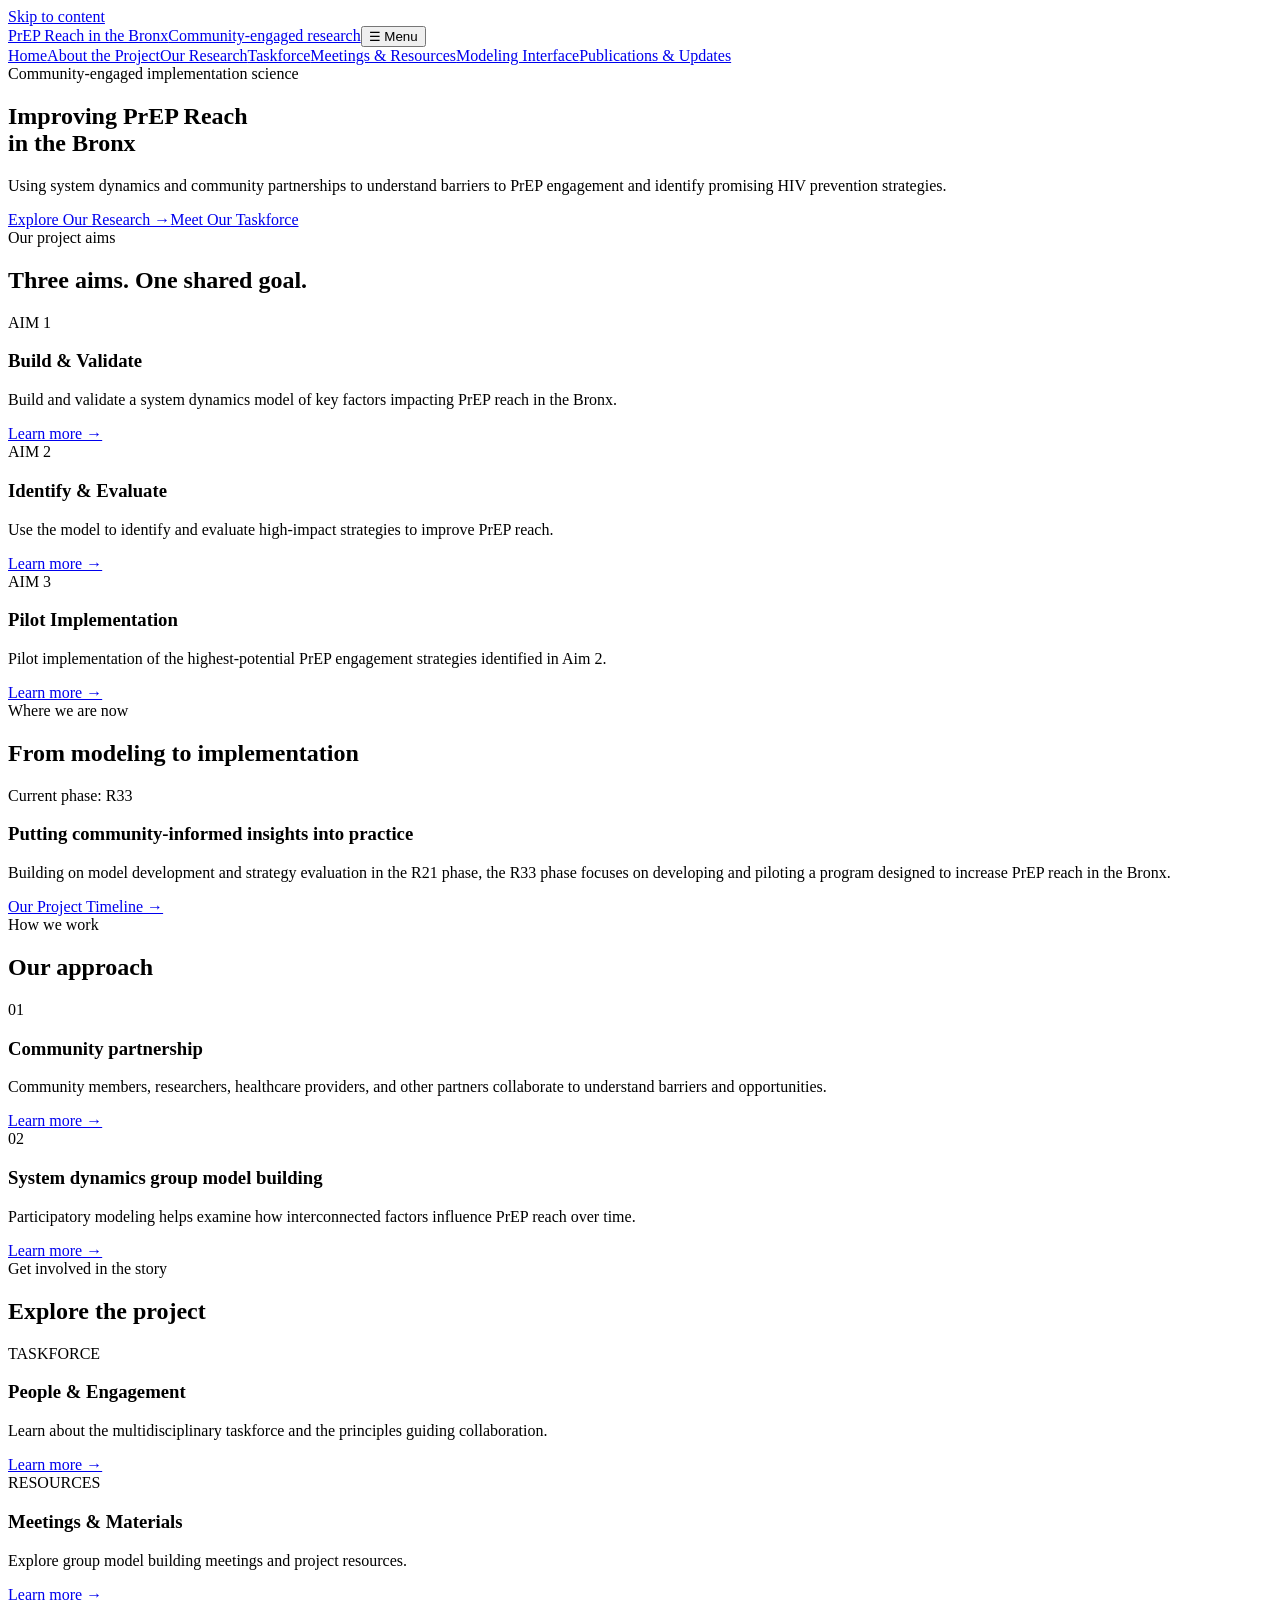
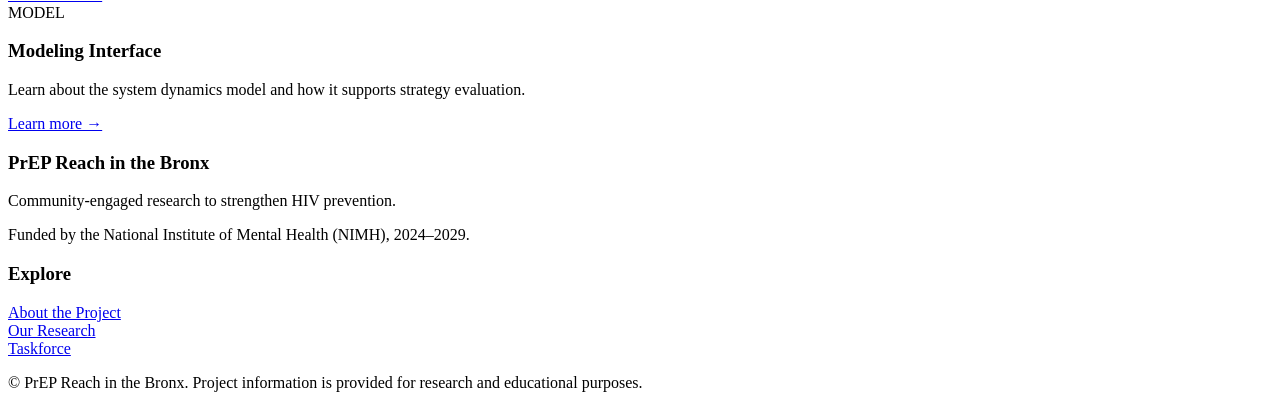
==== index.html @ fbc281e5 "Add files via upload" ====
<!doctype html><html lang="en"><head><meta charset="utf-8"><meta name="viewport" content="width=device-width,initial-scale=1"><meta name="description" content="PrEP Reach in the Bronx: community-engaged systems science to strengthen HIV prevention."><title>Home | PrEP Reach in the Bronx</title><link rel="stylesheet" href="css/style.css"></head><body><a class="skip" href="#main">Skip to content</a><header class="site-header"><div class="container header-inner"><a class="brand" href="index.html">PrEP Reach in the Bronx<span>Community-engaged research</span></a><button class="menu-toggle" type="button" aria-expanded="false" aria-controls="main-nav">☰ Menu</button><nav id="main-nav" class="nav" aria-label="Main navigation"><a href="index.html" aria-current=page>Home</a><a href="about.html" >About the Project</a><a href="research.html" >Our Research</a><a href="taskforce.html" >Taskforce</a><a href="meetings.html" >Meetings & Resources</a><a href="modeling.html" >Modeling Interface</a><a href="publications.html" >Publications & Updates</a></nav></div></header><main id="main"><section class="hero"><div class="container"><span class="eyebrow">Community-engaged implementation science</span><h1>Improving PrEP Reach<br>in the Bronx</h1><p>Using system dynamics and community partnerships to understand barriers to PrEP engagement and identify promising HIV prevention strategies.</p><a class="btn white" href="research.html">Explore Our Research →</a><a class="btn outline" href="taskforce.html">Meet Our Taskforce</a></div></section><section class="section"><div class="container"><div class="section-head"><span class="eyebrow">Our project aims</span><h2>Three aims. One shared goal.</h2></div><div class="grid"><article class="card"><span class="num">AIM 1</span><h3>Build & Validate</h3><p>Build and validate a system dynamics model of key factors impacting PrEP reach in the Bronx.</p><a href="research.html">Learn more →</a></article><article class="card"><span class="num">AIM 2</span><h3>Identify & Evaluate</h3><p>Use the model to identify and evaluate high-impact strategies to improve PrEP reach.</p><a href="research.html">Learn more →</a></article><article class="card"><span class="num">AIM 3</span><h3>Pilot Implementation</h3><p>Pilot implementation of the highest-potential PrEP engagement strategies identified in Aim 2.</p><a href="research.html">Learn more →</a></article></div></div></section><section class="section alt"><div class="container"><div class="section-head"><span class="eyebrow">Where we are now</span><h2>From modeling to implementation</h2></div><div class="feature"><div><span class="pill">Current phase: R33</span><h3>Putting community-informed insights into practice</h3><p>Building on model development and strategy evaluation in the R21 phase, the R33 phase focuses on developing and piloting a program designed to increase PrEP reach in the Bronx.</p></div><a class="btn" href="about.html">Our Project Timeline →</a></div></div></section><section class="section"><div class="container"><div class="section-head"><span class="eyebrow">How we work</span><h2>Our approach</h2></div><div class="grid two"><article class="card"><span class="num">01</span><h3>Community partnership</h3><p>Community members, researchers, healthcare providers, and other partners collaborate to understand barriers and opportunities.</p><a href="taskforce.html">Learn more →</a></article><article class="card"><span class="num">02</span><h3>System dynamics group model building</h3><p>Participatory modeling helps examine how interconnected factors influence PrEP reach over time.</p><a href="research.html">Learn more →</a></article></div></div></section><section class="section alt"><div class="container"><div class="section-head"><span class="eyebrow">Get involved in the story</span><h2>Explore the project</h2></div><div class="grid"><article class="card"><span class="num">TASKFORCE</span><h3>People & Engagement</h3><p>Learn about the multidisciplinary taskforce and the principles guiding collaboration.</p><a href="taskforce.html">Learn more →</a></article><article class="card"><span class="num">RESOURCES</span><h3>Meetings & Materials</h3><p>Explore group model building meetings and project resources.</p><a href="meetings.html">Learn more →</a></article><article class="card"><span class="num">MODEL</span><h3>Modeling Interface</h3><p>Learn about the system dynamics model and how it supports strategy evaluation.</p><a href="modeling.html">Learn more →</a></article></div></div></section></main><footer class="site-footer"><div class="container footer-inner"><div><h3>PrEP Reach in the Bronx</h3><p>Community-engaged research to strengthen HIV prevention.</p><p class="small">Funded by the National Institute of Mental Health (NIMH), 2024–2029.</p></div><div><h3>Explore</h3><p><a href="about.html">About the Project</a><br><a href="research.html">Our Research</a><br><a href="taskforce.html">Taskforce</a></p></div></div><div class="container"><p class="small">© PrEP Reach in the Bronx. Project information is provided for research and educational purposes.</p></div></footer><script src="js/script.js"></script></body></html>
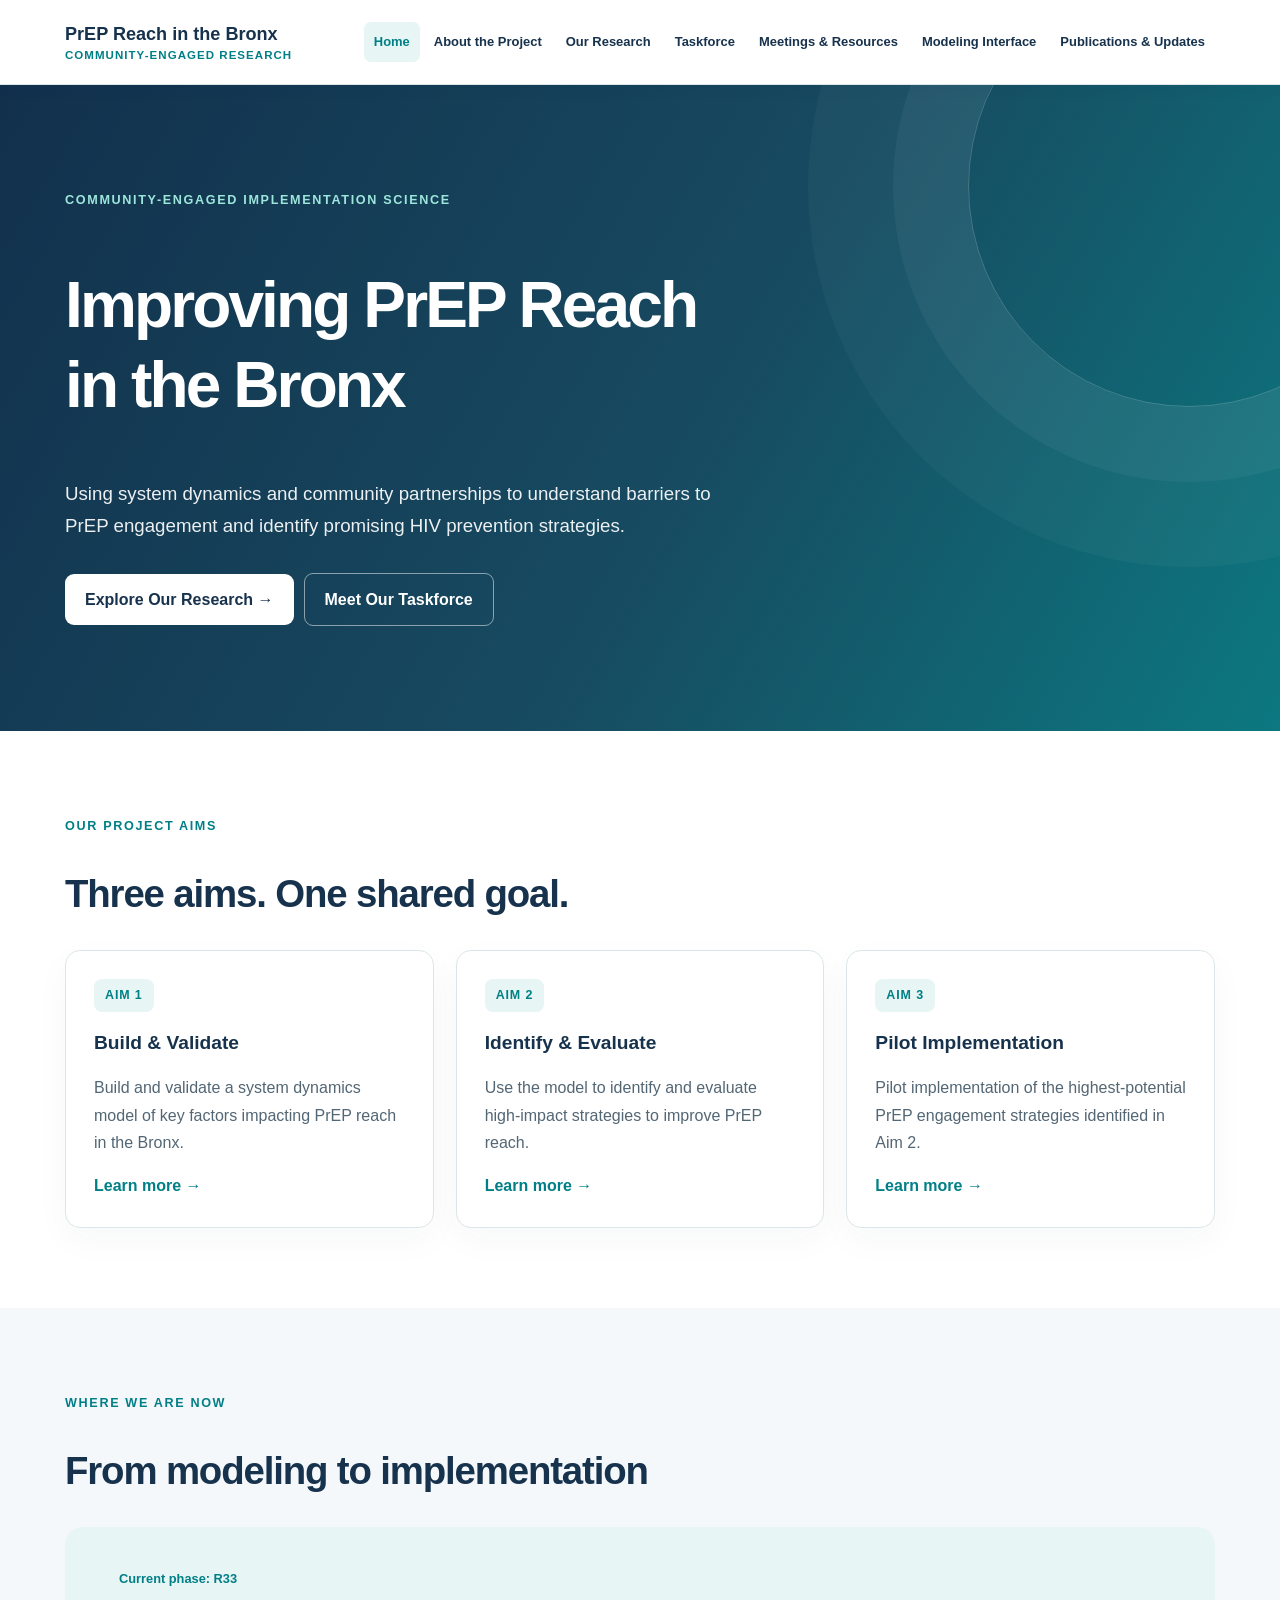
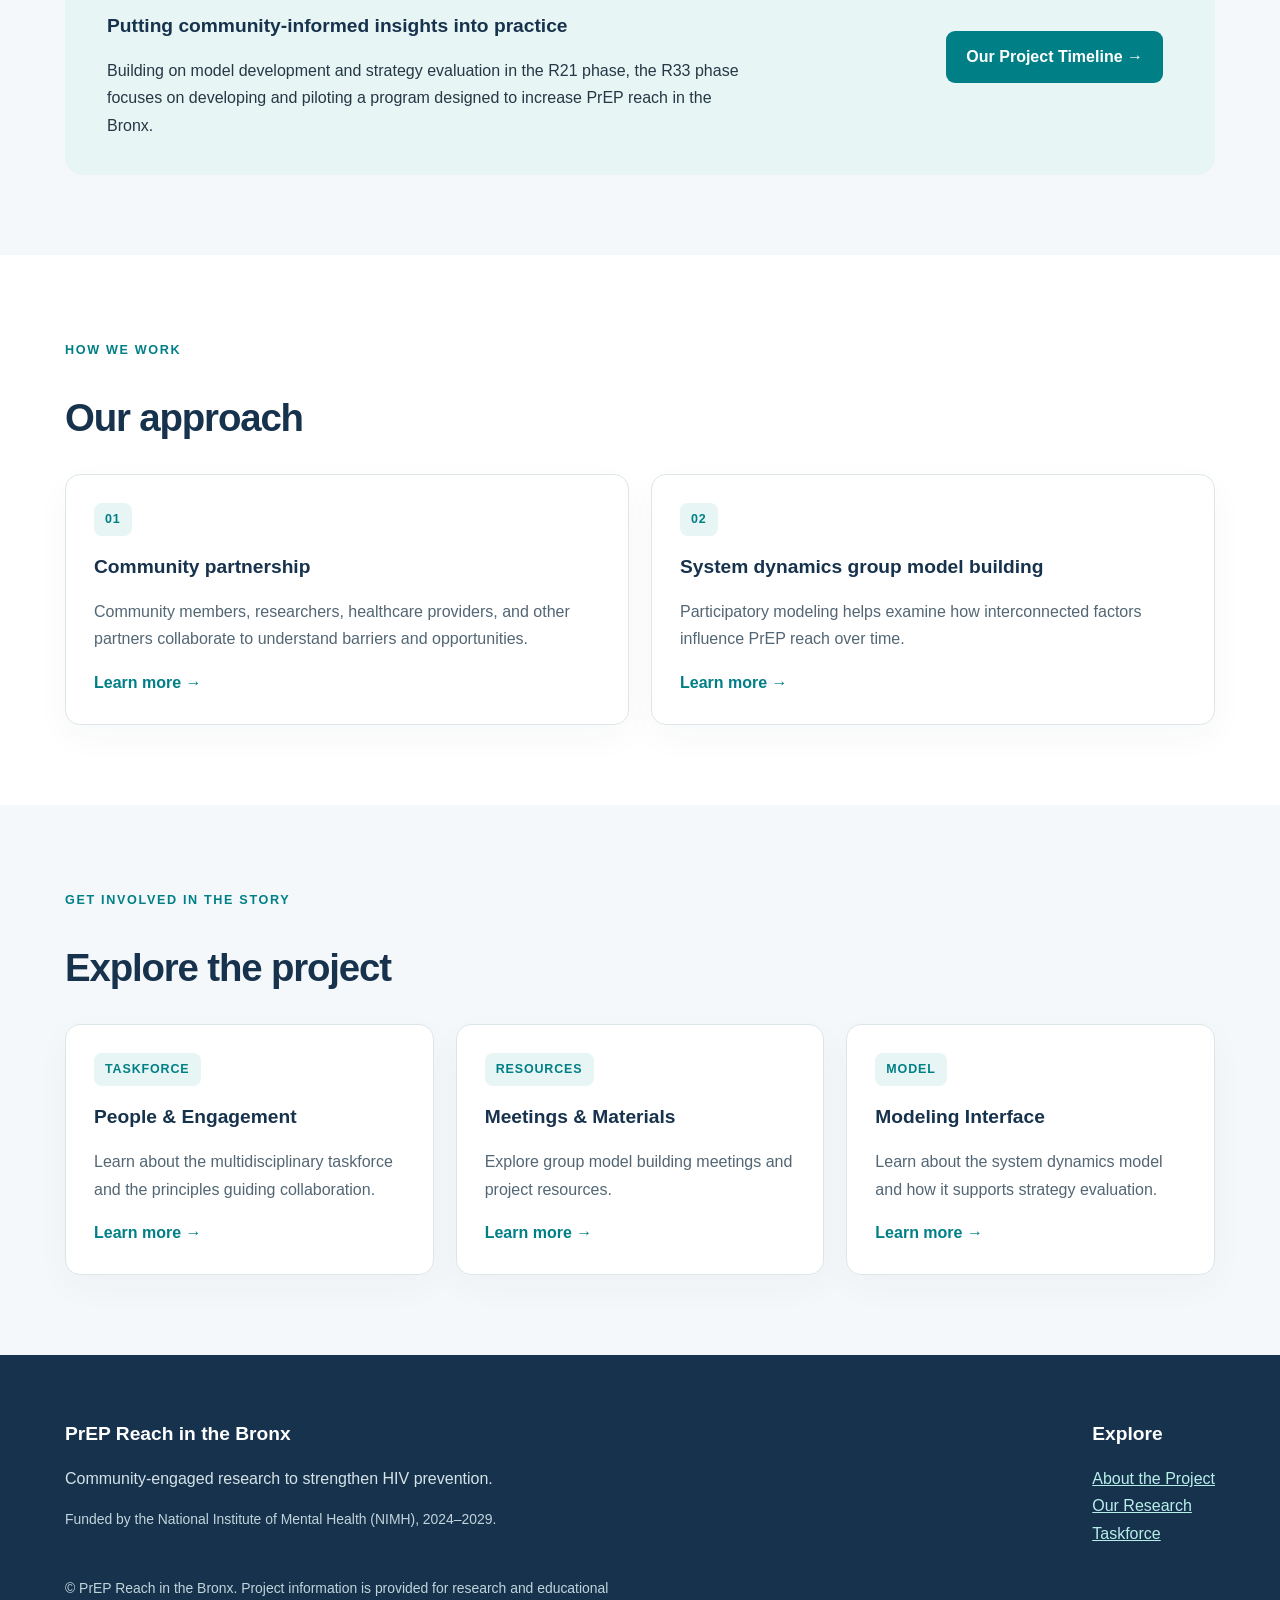
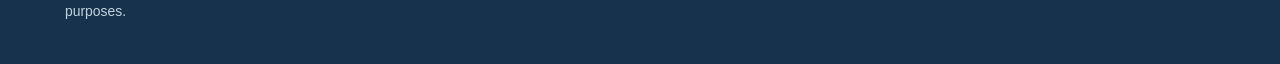
==== commit 2e236a00: "Update index.html" ====
--- a/index.html
+++ b/index.html
@@ -1 +1 @@
-<!doctype html><html lang="en"><head><meta charset="utf-8"><meta name="viewport" content="width=device-width,initial-scale=1"><meta name="description" content="PrEP Reach in the Bronx: community-engaged systems science to strengthen HIV prevention."><title>Home | PrEP Reach in the Bronx</title><link rel="stylesheet" href="css/style.css"></head><body><a class="skip" href="#main">Skip to content</a><header class="site-header"><div class="container header-inner"><a class="brand" href="index.html">PrEP Reach in the Bronx<span>Community-engaged research</span></a><button class="menu-toggle" type="button" aria-expanded="false" aria-controls="main-nav">☰ Menu</button><nav id="main-nav" class="nav" aria-label="Main navigation"><a href="index.html" aria-current=page>Home</a><a href="about.html" >About the Project</a><a href="research.html" >Our Research</a><a href="taskforce.html" >Taskforce</a><a href="meetings.html" >Meetings & Resources</a><a href="modeling.html" >Modeling Interface</a><a href="publications.html" >Publications & Updates</a></nav></div></header><main id="main"><section class="hero"><div class="container"><span class="eyebrow">Community-engaged implementation science</span><h1>Improving PrEP Reach<br>in the Bronx</h1><p>Using system dynamics and community partnerships to understand barriers to PrEP engagement and identify promising HIV prevention strategies.</p><a class="btn white" href="research.html">Explore Our Research →</a><a class="btn outline" href="taskforce.html">Meet Our Taskforce</a></div></section><section class="section"><div class="container"><div class="section-head"><span class="eyebrow">Our project aims</span><h2>Three aims. One shared goal.</h2></div><div class="grid"><article class="card"><span class="num">AIM 1</span><h3>Build & Validate</h3><p>Build and validate a system dynamics model of key factors impacting PrEP reach in the Bronx.</p><a href="research.html">Learn more →</a></article><article class="card"><span class="num">AIM 2</span><h3>Identify & Evaluate</h3><p>Use the model to identify and evaluate high-impact strategies to improve PrEP reach.</p><a href="research.html">Learn more →</a></article><article class="card"><span class="num">AIM 3</span><h3>Pilot Implementation</h3><p>Pilot implementation of the highest-potential PrEP engagement strategies identified in Aim 2.</p><a href="research.html">Learn more →</a></article></div></div></section><section class="section alt"><div class="container"><div class="section-head"><span class="eyebrow">Where we are now</span><h2>From modeling to implementation</h2></div><div class="feature"><div><span class="pill">Current phase: R33</span><h3>Putting community-informed insights into practice</h3><p>Building on model development and strategy evaluation in the R21 phase, the R33 phase focuses on developing and piloting a program designed to increase PrEP reach in the Bronx.</p></div><a class="btn" href="about.html">Our Project Timeline →</a></div></div></section><section class="section"><div class="container"><div class="section-head"><span class="eyebrow">How we work</span><h2>Our approach</h2></div><div class="grid two"><article class="card"><span class="num">01</span><h3>Community partnership</h3><p>Community members, researchers, healthcare providers, and other partners collaborate to understand barriers and opportunities.</p><a href="taskforce.html">Learn more →</a></article><article class="card"><span class="num">02</span><h3>System dynamics group model building</h3><p>Participatory modeling helps examine how interconnected factors influence PrEP reach over time.</p><a href="research.html">Learn more →</a></article></div></div></section><section class="section alt"><div class="container"><div class="section-head"><span class="eyebrow">Get involved in the story</span><h2>Explore the project</h2></div><div class="grid"><article class="card"><span class="num">TASKFORCE</span><h3>People & Engagement</h3><p>Learn about the multidisciplinary taskforce and the principles guiding collaboration.</p><a href="taskforce.html">Learn more →</a></article><article class="card"><span class="num">RESOURCES</span><h3>Meetings & Materials</h3><p>Explore group model building meetings and project resources.</p><a href="meetings.html">Learn more →</a></article><article class="card"><span class="num">MODEL</span><h3>Modeling Interface</h3><p>Learn about the system dynamics model and how it supports strategy evaluation.</p><a href="modeling.html">Learn more →</a></article></div></div></section></main><footer class="site-footer"><div class="container footer-inner"><div><h3>PrEP Reach in the Bronx</h3><p>Community-engaged research to strengthen HIV prevention.</p><p class="small">Funded by the National Institute of Mental Health (NIMH), 2024–2029.</p></div><div><h3>Explore</h3><p><a href="about.html">About the Project</a><br><a href="research.html">Our Research</a><br><a href="taskforce.html">Taskforce</a></p></div></div><div class="container"><p class="small">© PrEP Reach in the Bronx. Project information is provided for research and educational purposes.</p></div></footer><script src="js/script.js"></script></body></html>+<!doctype html><html lang="en"><head><meta charset="utf-8"><meta name="viewport" content="width=device-width,initial-scale=1"><meta name="description" content="PrEP Reach in the Bronx: community-engaged systems science to strengthen HIV prevention."><title>Home | PrEP Reach in the Bronx</title><link rel="stylesheet" href="style.css"></head><body><a class="skip" href="#main">Skip to content</a><header class="site-header"><div class="container header-inner"><a class="brand" href="index.html">PrEP Reach in the Bronx<span>Community-engaged research</span></a><button class="menu-toggle" type="button" aria-expanded="false" aria-controls="main-nav">☰ Menu</button><nav id="main-nav" class="nav" aria-label="Main navigation"><a href="index.html" aria-current=page>Home</a><a href="about.html" >About the Project</a><a href="research.html" >Our Research</a><a href="taskforce.html" >Taskforce</a><a href="meetings.html" >Meetings & Resources</a><a href="modeling.html" >Modeling Interface</a><a href="publications.html" >Publications & Updates</a></nav></div></header><main id="main"><section class="hero"><div class="container"><span class="eyebrow">Community-engaged implementation science</span><h1>Improving PrEP Reach<br>in the Bronx</h1><p>Using system dynamics and community partnerships to understand barriers to PrEP engagement and identify promising HIV prevention strategies.</p><a class="btn white" href="research.html">Explore Our Research →</a><a class="btn outline" href="taskforce.html">Meet Our Taskforce</a></div></section><section class="section"><div class="container"><div class="section-head"><span class="eyebrow">Our project aims</span><h2>Three aims. One shared goal.</h2></div><div class="grid"><article class="card"><span class="num">AIM 1</span><h3>Build & Validate</h3><p>Build and validate a system dynamics model of key factors impacting PrEP reach in the Bronx.</p><a href="research.html">Learn more →</a></article><article class="card"><span class="num">AIM 2</span><h3>Identify & Evaluate</h3><p>Use the model to identify and evaluate high-impact strategies to improve PrEP reach.</p><a href="research.html">Learn more →</a></article><article class="card"><span class="num">AIM 3</span><h3>Pilot Implementation</h3><p>Pilot implementation of the highest-potential PrEP engagement strategies identified in Aim 2.</p><a href="research.html">Learn more →</a></article></div></div></section><section class="section alt"><div class="container"><div class="section-head"><span class="eyebrow">Where we are now</span><h2>From modeling to implementation</h2></div><div class="feature"><div><span class="pill">Current phase: R33</span><h3>Putting community-informed insights into practice</h3><p>Building on model development and strategy evaluation in the R21 phase, the R33 phase focuses on developing and piloting a program designed to increase PrEP reach in the Bronx.</p></div><a class="btn" href="about.html">Our Project Timeline →</a></div></div></section><section class="section"><div class="container"><div class="section-head"><span class="eyebrow">How we work</span><h2>Our approach</h2></div><div class="grid two"><article class="card"><span class="num">01</span><h3>Community partnership</h3><p>Community members, researchers, healthcare providers, and other partners collaborate to understand barriers and opportunities.</p><a href="taskforce.html">Learn more →</a></article><article class="card"><span class="num">02</span><h3>System dynamics group model building</h3><p>Participatory modeling helps examine how interconnected factors influence PrEP reach over time.</p><a href="research.html">Learn more →</a></article></div></div></section><section class="section alt"><div class="container"><div class="section-head"><span class="eyebrow">Get involved in the story</span><h2>Explore the project</h2></div><div class="grid"><article class="card"><span class="num">TASKFORCE</span><h3>People & Engagement</h3><p>Learn about the multidisciplinary taskforce and the principles guiding collaboration.</p><a href="taskforce.html">Learn more →</a></article><article class="card"><span class="num">RESOURCES</span><h3>Meetings & Materials</h3><p>Explore group model building meetings and project resources.</p><a href="meetings.html">Learn more →</a></article><article class="card"><span class="num">MODEL</span><h3>Modeling Interface</h3><p>Learn about the system dynamics model and how it supports strategy evaluation.</p><a href="modeling.html">Learn more →</a></article></div></div></section></main><footer class="site-footer"><div class="container footer-inner"><div><h3>PrEP Reach in the Bronx</h3><p>Community-engaged research to strengthen HIV prevention.</p><p class="small">Funded by the National Institute of Mental Health (NIMH), 2024–2029.</p></div><div><h3>Explore</h3><p><a href="about.html">About the Project</a><br><a href="research.html">Our Research</a><br><a href="taskforce.html">Taskforce</a></p></div></div><div class="container"><p class="small">© PrEP Reach in the Bronx. Project information is provided for research and educational purposes.</p></div></footer><script src="script.js"></script></body></html>
--- a/style.css
+++ b/style.css
@@ -0,0 +1,2 @@
+@import url('https://fonts.googleapis.com/css2?family=DM+Sans:wght@400;500;600;700&family=Manrope:wght@400;500;600;700;800&display=swap');
+:root{--navy:#17324d;--teal:#007f87;--mint:#e7f5f4;--light:#f5f8fa;--ink:#263746;--muted:#536674;--line:#dce6e9}*{box-sizing:border-box}html{scroll-behavior:smooth}body{margin:0;color:var(--ink);font:16px/1.7 'DM Sans',sans-serif;background:#fff}h1,h2,h3,h4{font-family:Manrope,sans-serif;line-height:1.25;color:var(--navy)}h1{font-size:clamp(2.4rem,5vw,4.5rem);letter-spacing:-.045em}h2{font-size:clamp(1.8rem,3vw,2.6rem);letter-spacing:-.03em}h3{font-size:1.2rem}p{max-width:72ch}a{color:var(--teal)}.container{width:min(1150px,calc(100% - 40px));margin:auto}.skip{position:absolute;top:-100px;left:15px;background:white;padding:10px;z-index:99}.skip:focus{top:10px}.site-header{position:sticky;top:0;background:rgba(255,255,255,.97);border-bottom:1px solid var(--line);z-index:10;box-shadow:0 3px 16px #17324d09}.header-inner{display:flex;justify-content:space-between;align-items:center;min-height:84px;gap:22px}.brand{font:800 1.13rem/1.25 Manrope,sans-serif;text-decoration:none;color:var(--navy);min-width:190px}.brand span{display:block;color:var(--teal);font:600 .72rem DM Sans,sans-serif;letter-spacing:.09em;text-transform:uppercase;margin-top:4px}.nav{display:flex;align-items:center;gap:4px;flex-wrap:wrap}.nav a{font-size:.81rem;font-weight:700;text-decoration:none;color:var(--navy);padding:9px 10px;border-radius:7px}.nav a:hover,.nav a[aria-current=page]{background:var(--mint);color:var(--teal)}.menu-toggle{display:none;border:1px solid var(--line);background:white;padding:9px 13px;border-radius:8px;font-weight:700;color:var(--navy)}.hero{background:linear-gradient(120deg,#12304c 0%,#174b61 55%,#0c7880 100%);color:white;padding:100px 0 105px;position:relative;overflow:hidden}.hero:after{content:'';position:absolute;width:440px;height:440px;border:1px solid #ffffff35;border-radius:50%;right:-130px;top:-120px;box-shadow:0 0 0 75px #ffffff0b,0 0 0 160px #ffffff08;pointer-events:none}.hero h1,.hero p{color:white}.hero p{font-size:1.17rem;max-width:670px;opacity:.92}.eyebrow{font-size:.79rem;font-weight:800;letter-spacing:.13em;text-transform:uppercase;color:var(--teal)}.hero .eyebrow{color:#9de6dc}.btn{display:inline-block;padding:12px 20px;border-radius:9px;font-weight:800;text-decoration:none;background:var(--teal);color:white;margin:12px 10px 0 0;transition:transform .15s}.btn:hover{transform:translateY(-2px);background:#00666d}.btn.white{background:white;color:var(--navy)}.btn.outline{background:transparent;border:1px solid #ffffff80;color:white}.section{padding:80px 0}.section.alt{background:var(--light)}.section-head{max-width:760px;margin-bottom:30px}.section-head p{color:var(--muted)}.grid{display:grid;grid-template-columns:repeat(3,minmax(0,1fr));gap:22px}.grid.two{grid-template-columns:repeat(2,minmax(0,1fr))}.card{background:white;border:1px solid var(--line);border-radius:15px;padding:28px;box-shadow:0 12px 35px #17324d09}.card p{color:var(--muted)}.card .num{display:inline-block;color:var(--teal);background:var(--mint);border-radius:8px;padding:6px 11px;font-weight:800;font-size:.78rem;letter-spacing:.07em}.card a{font-weight:800;text-decoration:none}.feature{background:var(--mint);border-radius:18px;padding:36px 42px;display:grid;grid-template-columns:1fr auto;align-items:center;gap:24px}.feature p{margin-bottom:0}.timeline{display:grid;grid-template-columns:1fr 1fr;gap:22px}.timeline .card{border-top:5px solid var(--teal)}.timeline .card:first-child{border-top-color:var(--navy)}.page-hero{background:var(--light);padding:66px 0;border-bottom:1px solid var(--line)}.page-hero h1{font-size:clamp(2.1rem,4vw,3.3rem);margin:8px 0 14px}.page-hero p{font-size:1.12rem;color:var(--muted)}.content{max-width:850px}.content h2{margin-top:38px}.callout{padding:25px 30px;background:var(--mint);border-left:5px solid var(--teal);border-radius:9px}.list-cards{display:grid;gap:16px}.site-footer{background:var(--navy);color:#d5e3e8;padding:48px 0 26px}.site-footer h3{color:white}.site-footer a{color:#b8eeea}.footer-inner{display:flex;justify-content:space-between;gap:35px;flex-wrap:wrap}.small{font-size:.87rem;color:var(--muted)}.site-footer .small{color:#c2d4db}.pill{display:inline-block;background:var(--mint);color:var(--teal);border-radius:99px;padding:5px 12px;font-size:.8rem;font-weight:800}.placeholder{border:2px dashed #a8c6c8;border-radius:12px;padding:30px;background:#f7fbfb;color:var(--muted)}@media(max-width:1000px){.header-inner{flex-wrap:wrap;padding:15px 0}.menu-toggle{display:block}.nav{display:none;flex-direction:column;align-items:stretch;width:100%;padding:8px 0}.nav.open{display:flex}.nav a{font-size:.95rem}.grid,.grid.two,.timeline{grid-template-columns:1fr 1fr}}@media(max-width:650px){.grid,.grid.two,.timeline,.feature{grid-template-columns:1fr}.hero{padding:70px 0}.section{padding:55px 0}.feature{padding:26px}.card{padding:23px}}
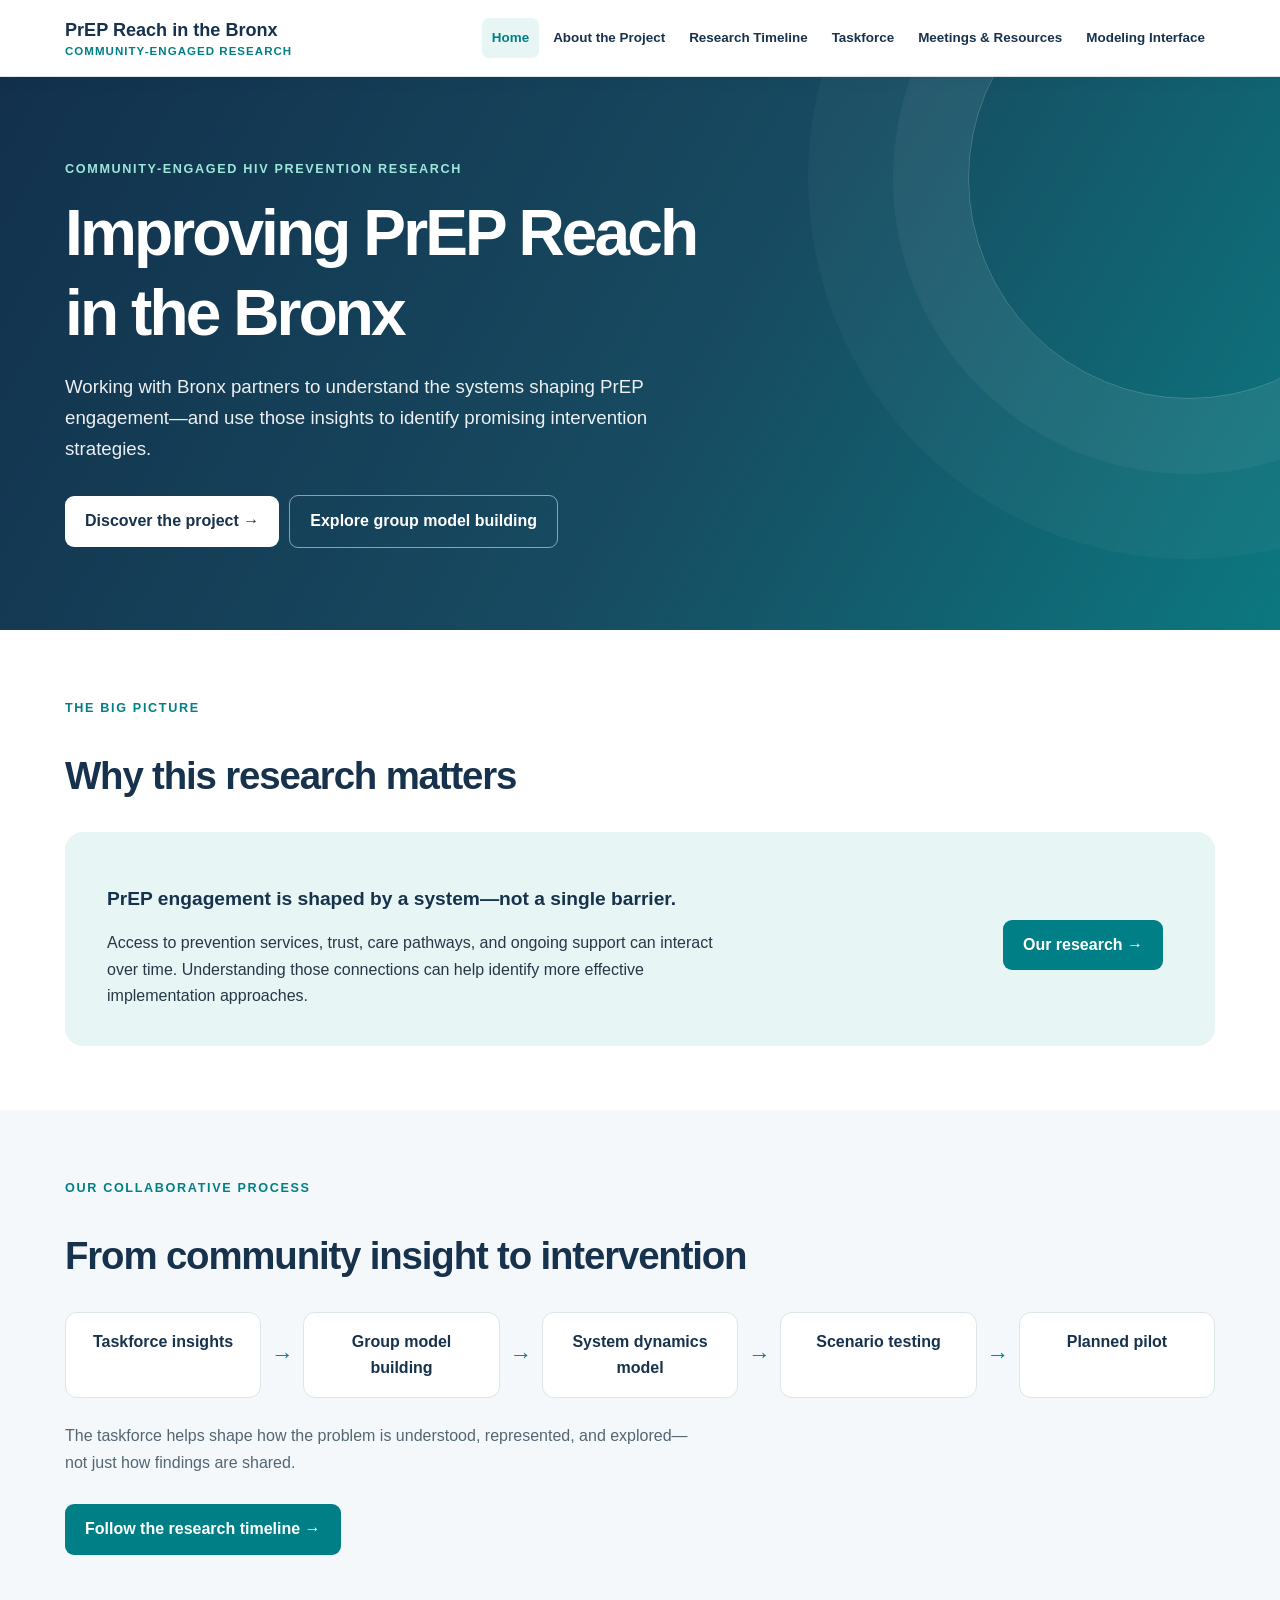
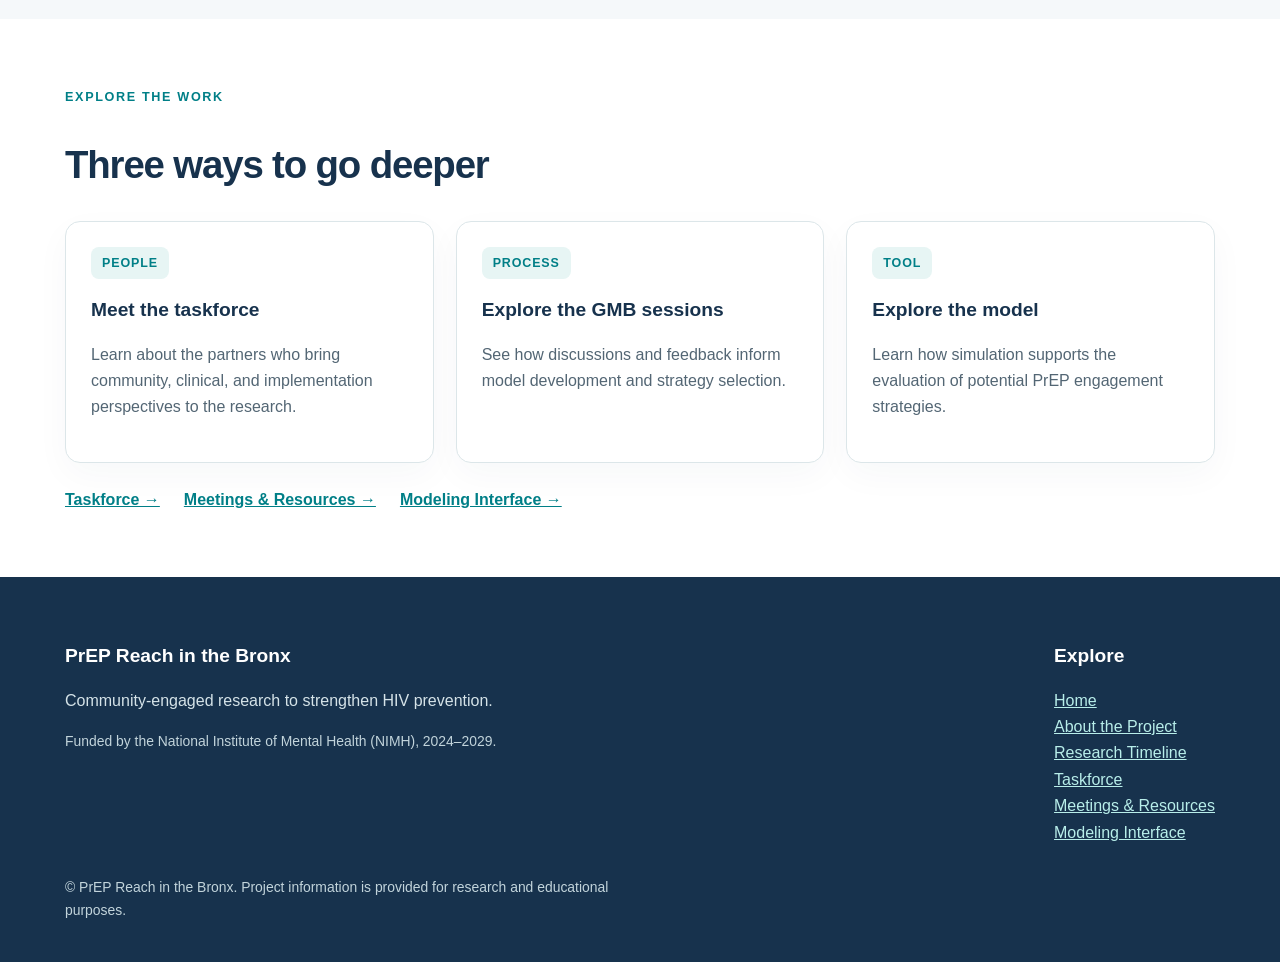
==== commit 44c85f10: "Add files via upload" ====
--- a/index.html
+++ b/index.html
@@ -1 +1,3 @@
-<!doctype html><html lang="en"><head><meta charset="utf-8"><meta name="viewport" content="width=device-width,initial-scale=1"><meta name="description" content="PrEP Reach in the Bronx: community-engaged systems science to strengthen HIV prevention."><title>Home | PrEP Reach in the Bronx</title><link rel="stylesheet" href="style.css"></head><body><a class="skip" href="#main">Skip to content</a><header class="site-header"><div class="container header-inner"><a class="brand" href="index.html">PrEP Reach in the Bronx<span>Community-engaged research</span></a><button class="menu-toggle" type="button" aria-expanded="false" aria-controls="main-nav">☰ Menu</button><nav id="main-nav" class="nav" aria-label="Main navigation"><a href="index.html" aria-current=page>Home</a><a href="about.html" >About the Project</a><a href="research.html" >Our Research</a><a href="taskforce.html" >Taskforce</a><a href="meetings.html" >Meetings & Resources</a><a href="modeling.html" >Modeling Interface</a><a href="publications.html" >Publications & Updates</a></nav></div></header><main id="main"><section class="hero"><div class="container"><span class="eyebrow">Community-engaged implementation science</span><h1>Improving PrEP Reach<br>in the Bronx</h1><p>Using system dynamics and community partnerships to understand barriers to PrEP engagement and identify promising HIV prevention strategies.</p><a class="btn white" href="research.html">Explore Our Research →</a><a class="btn outline" href="taskforce.html">Meet Our Taskforce</a></div></section><section class="section"><div class="container"><div class="section-head"><span class="eyebrow">Our project aims</span><h2>Three aims. One shared goal.</h2></div><div class="grid"><article class="card"><span class="num">AIM 1</span><h3>Build & Validate</h3><p>Build and validate a system dynamics model of key factors impacting PrEP reach in the Bronx.</p><a href="research.html">Learn more →</a></article><article class="card"><span class="num">AIM 2</span><h3>Identify & Evaluate</h3><p>Use the model to identify and evaluate high-impact strategies to improve PrEP reach.</p><a href="research.html">Learn more →</a></article><article class="card"><span class="num">AIM 3</span><h3>Pilot Implementation</h3><p>Pilot implementation of the highest-potential PrEP engagement strategies identified in Aim 2.</p><a href="research.html">Learn more →</a></article></div></div></section><section class="section alt"><div class="container"><div class="section-head"><span class="eyebrow">Where we are now</span><h2>From modeling to implementation</h2></div><div class="feature"><div><span class="pill">Current phase: R33</span><h3>Putting community-informed insights into practice</h3><p>Building on model development and strategy evaluation in the R21 phase, the R33 phase focuses on developing and piloting a program designed to increase PrEP reach in the Bronx.</p></div><a class="btn" href="about.html">Our Project Timeline →</a></div></div></section><section class="section"><div class="container"><div class="section-head"><span class="eyebrow">How we work</span><h2>Our approach</h2></div><div class="grid two"><article class="card"><span class="num">01</span><h3>Community partnership</h3><p>Community members, researchers, healthcare providers, and other partners collaborate to understand barriers and opportunities.</p><a href="taskforce.html">Learn more →</a></article><article class="card"><span class="num">02</span><h3>System dynamics group model building</h3><p>Participatory modeling helps examine how interconnected factors influence PrEP reach over time.</p><a href="research.html">Learn more →</a></article></div></div></section><section class="section alt"><div class="container"><div class="section-head"><span class="eyebrow">Get involved in the story</span><h2>Explore the project</h2></div><div class="grid"><article class="card"><span class="num">TASKFORCE</span><h3>People & Engagement</h3><p>Learn about the multidisciplinary taskforce and the principles guiding collaboration.</p><a href="taskforce.html">Learn more →</a></article><article class="card"><span class="num">RESOURCES</span><h3>Meetings & Materials</h3><p>Explore group model building meetings and project resources.</p><a href="meetings.html">Learn more →</a></article><article class="card"><span class="num">MODEL</span><h3>Modeling Interface</h3><p>Learn about the system dynamics model and how it supports strategy evaluation.</p><a href="modeling.html">Learn more →</a></article></div></div></section></main><footer class="site-footer"><div class="container footer-inner"><div><h3>PrEP Reach in the Bronx</h3><p>Community-engaged research to strengthen HIV prevention.</p><p class="small">Funded by the National Institute of Mental Health (NIMH), 2024–2029.</p></div><div><h3>Explore</h3><p><a href="about.html">About the Project</a><br><a href="research.html">Our Research</a><br><a href="taskforce.html">Taskforce</a></p></div></div><div class="container"><p class="small">© PrEP Reach in the Bronx. Project information is provided for research and educational purposes.</p></div></footer><script src="script.js"></script></body></html>
+<!DOCTYPE html>
+
+<html lang="en"><head><meta charset="utf-8"/><meta content="width=device-width,initial-scale=1" name="viewport"/><meta content="PrEP Reach in the Bronx: community-engaged systems science to strengthen HIV prevention." name="description"/><title>Home | PrEP Reach in the Bronx</title><link href="style.css" rel="stylesheet"/></head><body><a class="skip" href="#main">Skip to content</a><header class="site-header"><div class="container header-inner"><a class="brand" href="index.html">PrEP Reach in the Bronx<span>Community-engaged research</span></a><button aria-controls="main-nav" aria-expanded="false" class="menu-toggle" type="button">☰ Menu</button><nav aria-label="Main navigation" class="nav" id="main-nav"><a aria-current="page" href="index.html">Home</a><a href="about.html">About the Project</a><a href="timeline.html">Research Timeline</a><a href="taskforce.html">Taskforce</a><a href="meetings.html">Meetings &amp; Resources</a><a href="modeling.html">Modeling Interface</a></nav></div></header><main id="main"><section class="hero"><div class="container"><span class="eyebrow">Community-engaged HIV prevention research</span><h1>Improving PrEP Reach<br/>in the Bronx</h1><p>Working with Bronx partners to understand the systems shaping PrEP engagement—and use those insights to identify promising intervention strategies.</p><a class="btn white" href="about.html">Discover the project →</a><a class="btn outline" href="meetings.html">Explore group model building</a></div></section><section class="section"><div class="container"><div class="section-head"><span class="eyebrow">The big picture</span><h2>Why this research matters</h2></div><div class="feature"><div><h3>PrEP engagement is shaped by a system—not a single barrier.</h3><p>Access to prevention services, trust, care pathways, and ongoing support can interact over time. Understanding those connections can help identify more effective implementation approaches.</p></div><a class="btn" href="about.html">Our research →</a></div></div></section><section class="section alt"><div class="container"><div class="section-head"><span class="eyebrow">Our collaborative process</span><h2>From community insight to intervention</h2></div><div class="pathway"><div>Taskforce insights</div><span>→</span><div>Group model building</div><span>→</span><div>System dynamics model</div><span>→</span><div>Scenario testing</div><span>→</span><div>Planned pilot</div></div><p class="muted">The taskforce helps shape how the problem is understood, represented, and explored—not just how findings are shared.</p><a class="btn" href="timeline.html">Follow the research timeline →</a></div></section><section class="section"><div class="container"><div class="section-head"><span class="eyebrow">Explore the work</span><h2>Three ways to go deeper</h2></div><div class="grid"><article class="card"><span class="num">PEOPLE</span><h3>Meet the taskforce</h3><p>Learn about the partners who bring community, clinical, and implementation perspectives to the research.</p></article><article class="card"><span class="num">PROCESS</span><h3>Explore the GMB sessions</h3><p>See how discussions and feedback inform model development and strategy selection.</p></article><article class="card"><span class="num">TOOL</span><h3>Explore the model</h3><p>Learn how simulation supports the evaluation of potential PrEP engagement strategies.</p></article></div><div class="quick-links"><a href="taskforce.html">Taskforce →</a><a href="meetings.html">Meetings &amp; Resources →</a><a href="modeling.html">Modeling Interface →</a></div></div></section></main><footer class="site-footer"><div class="container footer-inner"><div><h3>PrEP Reach in the Bronx</h3><p>Community-engaged research to strengthen HIV prevention.</p><p class="small">Funded by the National Institute of Mental Health (NIMH), 2024–2029.</p></div><div><h3>Explore</h3><p><a href="index.html">Home</a><br/><a href="about.html">About the Project</a><br/><a href="timeline.html">Research Timeline</a><br/><a href="taskforce.html">Taskforce</a><br/><a href="meetings.html">Meetings &amp; Resources</a><br/><a href="modeling.html">Modeling Interface</a></p></div></div><div class="container"><p class="small">© PrEP Reach in the Bronx. Project information is provided for research and educational purposes.</p></div></footer><script src="script.js"></script></body></html>
--- a/style.css
+++ b/style.css
@@ -1,2 +1,4 @@
 @import url('https://fonts.googleapis.com/css2?family=DM+Sans:wght@400;500;600;700&family=Manrope:wght@400;500;600;700;800&display=swap');
-:root{--navy:#17324d;--teal:#007f87;--mint:#e7f5f4;--light:#f5f8fa;--ink:#263746;--muted:#536674;--line:#dce6e9}*{box-sizing:border-box}html{scroll-behavior:smooth}body{margin:0;color:var(--ink);font:16px/1.7 'DM Sans',sans-serif;background:#fff}h1,h2,h3,h4{font-family:Manrope,sans-serif;line-height:1.25;color:var(--navy)}h1{font-size:clamp(2.4rem,5vw,4.5rem);letter-spacing:-.045em}h2{font-size:clamp(1.8rem,3vw,2.6rem);letter-spacing:-.03em}h3{font-size:1.2rem}p{max-width:72ch}a{color:var(--teal)}.container{width:min(1150px,calc(100% - 40px));margin:auto}.skip{position:absolute;top:-100px;left:15px;background:white;padding:10px;z-index:99}.skip:focus{top:10px}.site-header{position:sticky;top:0;background:rgba(255,255,255,.97);border-bottom:1px solid var(--line);z-index:10;box-shadow:0 3px 16px #17324d09}.header-inner{display:flex;justify-content:space-between;align-items:center;min-height:84px;gap:22px}.brand{font:800 1.13rem/1.25 Manrope,sans-serif;text-decoration:none;color:var(--navy);min-width:190px}.brand span{display:block;color:var(--teal);font:600 .72rem DM Sans,sans-serif;letter-spacing:.09em;text-transform:uppercase;margin-top:4px}.nav{display:flex;align-items:center;gap:4px;flex-wrap:wrap}.nav a{font-size:.81rem;font-weight:700;text-decoration:none;color:var(--navy);padding:9px 10px;border-radius:7px}.nav a:hover,.nav a[aria-current=page]{background:var(--mint);color:var(--teal)}.menu-toggle{display:none;border:1px solid var(--line);background:white;padding:9px 13px;border-radius:8px;font-weight:700;color:var(--navy)}.hero{background:linear-gradient(120deg,#12304c 0%,#174b61 55%,#0c7880 100%);color:white;padding:100px 0 105px;position:relative;overflow:hidden}.hero:after{content:'';position:absolute;width:440px;height:440px;border:1px solid #ffffff35;border-radius:50%;right:-130px;top:-120px;box-shadow:0 0 0 75px #ffffff0b,0 0 0 160px #ffffff08;pointer-events:none}.hero h1,.hero p{color:white}.hero p{font-size:1.17rem;max-width:670px;opacity:.92}.eyebrow{font-size:.79rem;font-weight:800;letter-spacing:.13em;text-transform:uppercase;color:var(--teal)}.hero .eyebrow{color:#9de6dc}.btn{display:inline-block;padding:12px 20px;border-radius:9px;font-weight:800;text-decoration:none;background:var(--teal);color:white;margin:12px 10px 0 0;transition:transform .15s}.btn:hover{transform:translateY(-2px);background:#00666d}.btn.white{background:white;color:var(--navy)}.btn.outline{background:transparent;border:1px solid #ffffff80;color:white}.section{padding:80px 0}.section.alt{background:var(--light)}.section-head{max-width:760px;margin-bottom:30px}.section-head p{color:var(--muted)}.grid{display:grid;grid-template-columns:repeat(3,minmax(0,1fr));gap:22px}.grid.two{grid-template-columns:repeat(2,minmax(0,1fr))}.card{background:white;border:1px solid var(--line);border-radius:15px;padding:28px;box-shadow:0 12px 35px #17324d09}.card p{color:var(--muted)}.card .num{display:inline-block;color:var(--teal);background:var(--mint);border-radius:8px;padding:6px 11px;font-weight:800;font-size:.78rem;letter-spacing:.07em}.card a{font-weight:800;text-decoration:none}.feature{background:var(--mint);border-radius:18px;padding:36px 42px;display:grid;grid-template-columns:1fr auto;align-items:center;gap:24px}.feature p{margin-bottom:0}.timeline{display:grid;grid-template-columns:1fr 1fr;gap:22px}.timeline .card{border-top:5px solid var(--teal)}.timeline .card:first-child{border-top-color:var(--navy)}.page-hero{background:var(--light);padding:66px 0;border-bottom:1px solid var(--line)}.page-hero h1{font-size:clamp(2.1rem,4vw,3.3rem);margin:8px 0 14px}.page-hero p{font-size:1.12rem;color:var(--muted)}.content{max-width:850px}.content h2{margin-top:38px}.callout{padding:25px 30px;background:var(--mint);border-left:5px solid var(--teal);border-radius:9px}.list-cards{display:grid;gap:16px}.site-footer{background:var(--navy);color:#d5e3e8;padding:48px 0 26px}.site-footer h3{color:white}.site-footer a{color:#b8eeea}.footer-inner{display:flex;justify-content:space-between;gap:35px;flex-wrap:wrap}.small{font-size:.87rem;color:var(--muted)}.site-footer .small{color:#c2d4db}.pill{display:inline-block;background:var(--mint);color:var(--teal);border-radius:99px;padding:5px 12px;font-size:.8rem;font-weight:800}.placeholder{border:2px dashed #a8c6c8;border-radius:12px;padding:30px;background:#f7fbfb;color:var(--muted)}@media(max-width:1000px){.header-inner{flex-wrap:wrap;padding:15px 0}.menu-toggle{display:block}.nav{display:none;flex-direction:column;align-items:stretch;width:100%;padding:8px 0}.nav.open{display:flex}.nav a{font-size:.95rem}.grid,.grid.two,.timeline{grid-template-columns:1fr 1fr}}@media(max-width:650px){.grid,.grid.two,.timeline,.feature{grid-template-columns:1fr}.hero{padding:70px 0}.section{padding:55px 0}.feature{padding:26px}.card{padding:23px}}+:root{--navy:#17324d;--teal:#007f87;--mint:#e7f5f4;--light:#f5f8fa;--ink:#263746;--muted:#536674;--line:#dce6e9}*{box-sizing:border-box}html{scroll-behavior:smooth}body{margin:0;color:var(--ink);font:16px/1.7 'DM Sans',sans-serif;background:#fff}h1,h2,h3,h4{font-family:Manrope,sans-serif;line-height:1.25;color:var(--navy)}h1{font-size:clamp(2.4rem,5vw,4.5rem);letter-spacing:-.045em}h2{font-size:clamp(1.8rem,3vw,2.6rem);letter-spacing:-.03em}h3{font-size:1.2rem}p{max-width:72ch}a{color:var(--teal)}.container{width:min(1150px,calc(100% - 40px));margin:auto}.skip{position:absolute;top:-100px;left:15px;background:white;padding:10px;z-index:99}.skip:focus{top:10px}.site-header{position:sticky;top:0;background:rgba(255,255,255,.97);border-bottom:1px solid var(--line);z-index:10;box-shadow:0 3px 16px #17324d09}.header-inner{display:flex;justify-content:space-between;align-items:center;min-height:84px;gap:22px}.brand{font:800 1.13rem/1.25 Manrope,sans-serif;text-decoration:none;color:var(--navy);min-width:190px}.brand span{display:block;color:var(--teal);font:600 .72rem DM Sans,sans-serif;letter-spacing:.09em;text-transform:uppercase;margin-top:4px}.nav{display:flex;align-items:center;gap:4px;flex-wrap:wrap}.nav a{font-size:.81rem;font-weight:700;text-decoration:none;color:var(--navy);padding:9px 10px;border-radius:7px}.nav a:hover,.nav a[aria-current=page]{background:var(--mint);color:var(--teal)}.menu-toggle{display:none;border:1px solid var(--line);background:white;padding:9px 13px;border-radius:8px;font-weight:700;color:var(--navy)}.hero{background:linear-gradient(120deg,#12304c 0%,#174b61 55%,#0c7880 100%);color:white;padding:100px 0 105px;position:relative;overflow:hidden}.hero:after{content:'';position:absolute;width:440px;height:440px;border:1px solid #ffffff35;border-radius:50%;right:-130px;top:-120px;box-shadow:0 0 0 75px #ffffff0b,0 0 0 160px #ffffff08;pointer-events:none}.hero h1,.hero p{color:white}.hero p{font-size:1.17rem;max-width:670px;opacity:.92}.eyebrow{font-size:.79rem;font-weight:800;letter-spacing:.13em;text-transform:uppercase;color:var(--teal)}.hero .eyebrow{color:#9de6dc}.btn{display:inline-block;padding:12px 20px;border-radius:9px;font-weight:800;text-decoration:none;background:var(--teal);color:white;margin:12px 10px 0 0;transition:transform .15s}.btn:hover{transform:translateY(-2px);background:#00666d}.btn.white{background:white;color:var(--navy)}.btn.outline{background:transparent;border:1px solid #ffffff80;color:white}.section{padding:80px 0}.section.alt{background:var(--light)}.section-head{max-width:760px;margin-bottom:30px}.section-head p{color:var(--muted)}.grid{display:grid;grid-template-columns:repeat(3,minmax(0,1fr));gap:22px}.grid.two{grid-template-columns:repeat(2,minmax(0,1fr))}.card{background:white;border:1px solid var(--line);border-radius:15px;padding:28px;box-shadow:0 12px 35px #17324d09}.card p{color:var(--muted)}.card .num{display:inline-block;color:var(--teal);background:var(--mint);border-radius:8px;padding:6px 11px;font-weight:800;font-size:.78rem;letter-spacing:.07em}.card a{font-weight:800;text-decoration:none}.feature{background:var(--mint);border-radius:18px;padding:36px 42px;display:grid;grid-template-columns:1fr auto;align-items:center;gap:24px}.feature p{margin-bottom:0}.timeline{display:grid;grid-template-columns:1fr 1fr;gap:22px}.timeline .card{border-top:5px solid var(--teal)}.timeline .card:first-child{border-top-color:var(--navy)}.page-hero{background:var(--light);padding:66px 0;border-bottom:1px solid var(--line)}.page-hero h1{font-size:clamp(2.1rem,4vw,3.3rem);margin:8px 0 14px}.page-hero p{font-size:1.12rem;color:var(--muted)}.content{max-width:850px}.content h2{margin-top:38px}.callout{padding:25px 30px;background:var(--mint);border-left:5px solid var(--teal);border-radius:9px}.list-cards{display:grid;gap:16px}.site-footer{background:var(--navy);color:#d5e3e8;padding:48px 0 26px}.site-footer h3{color:white}.site-footer a{color:#b8eeea}.footer-inner{display:flex;justify-content:space-between;gap:35px;flex-wrap:wrap}.small{font-size:.87rem;color:var(--muted)}.site-footer .small{color:#c2d4db}.pill{display:inline-block;background:var(--mint);color:var(--teal);border-radius:99px;padding:5px 12px;font-size:.8rem;font-weight:800}.placeholder{border:2px dashed #a8c6c8;border-radius:12px;padding:30px;background:#f7fbfb;color:var(--muted)}@media(max-width:1000px){.header-inner{flex-wrap:wrap;padding:15px 0}.menu-toggle{display:block}.nav{display:none;flex-direction:column;align-items:stretch;width:100%;padding:8px 0}.nav.open{display:flex}.nav a{font-size:.95rem}.grid,.grid.two,.timeline{grid-template-columns:1fr 1fr}}@media(max-width:650px){.grid,.grid.two,.timeline,.feature{grid-template-columns:1fr}.hero{padding:70px 0}.section{padding:55px 0}.feature{padding:26px}.card{padding:23px}}
+/* 2026 redesign: accessible spacing, research pathway, timeline */
+body{line-height:1.65} .section{padding:64px 0}.section-head{margin-bottom:24px}.hero{padding:78px 0 82px}.hero h1{margin:12px 0 18px}.page-hero{padding:52px 0}.card{padding:25px}.muted{color:var(--muted)}.pathway{display:flex;align-items:stretch;gap:10px;flex-wrap:wrap;margin:25px 0}.pathway div{background:white;border:1px solid var(--line);border-radius:12px;padding:16px 18px;flex:1 1 155px;font-weight:700;color:var(--navy);text-align:center}.pathway span{align-self:center;color:var(--teal);font-size:1.4rem;font-weight:800}.milestone-list{max-width:900px;border-left:3px solid var(--teal);margin:30px 0 0 15px}.milestone{position:relative;display:grid;grid-template-columns:180px 1fr;gap:20px;padding:0 0 34px 30px}.milestone:before{content:"";position:absolute;left:-10px;top:5px;width:16px;height:16px;background:var(--teal);border:3px solid white;border-radius:50%;box-shadow:0 0 0 2px var(--teal)}.milestone-date{font-weight:800;color:var(--teal)}.milestone h3{margin:0 0 8px}.milestone p{margin:0;color:var(--muted)}.session-template{margin-top:24px;border:1px solid var(--line);border-radius:14px;padding:25px;background:#fff}.quick-links{display:flex;gap:24px;flex-wrap:wrap;margin-top:24px;font-weight:800}.nav a{font-size:.84rem}.header-inner{min-height:76px}.brand{min-width:175px}@media(max-width:650px){.section{padding:46px 0}.milestone{grid-template-columns:1fr;gap:5px}.pathway span{display:none}.hero{padding:60px 0}.page-hero{padding:43px 0}}
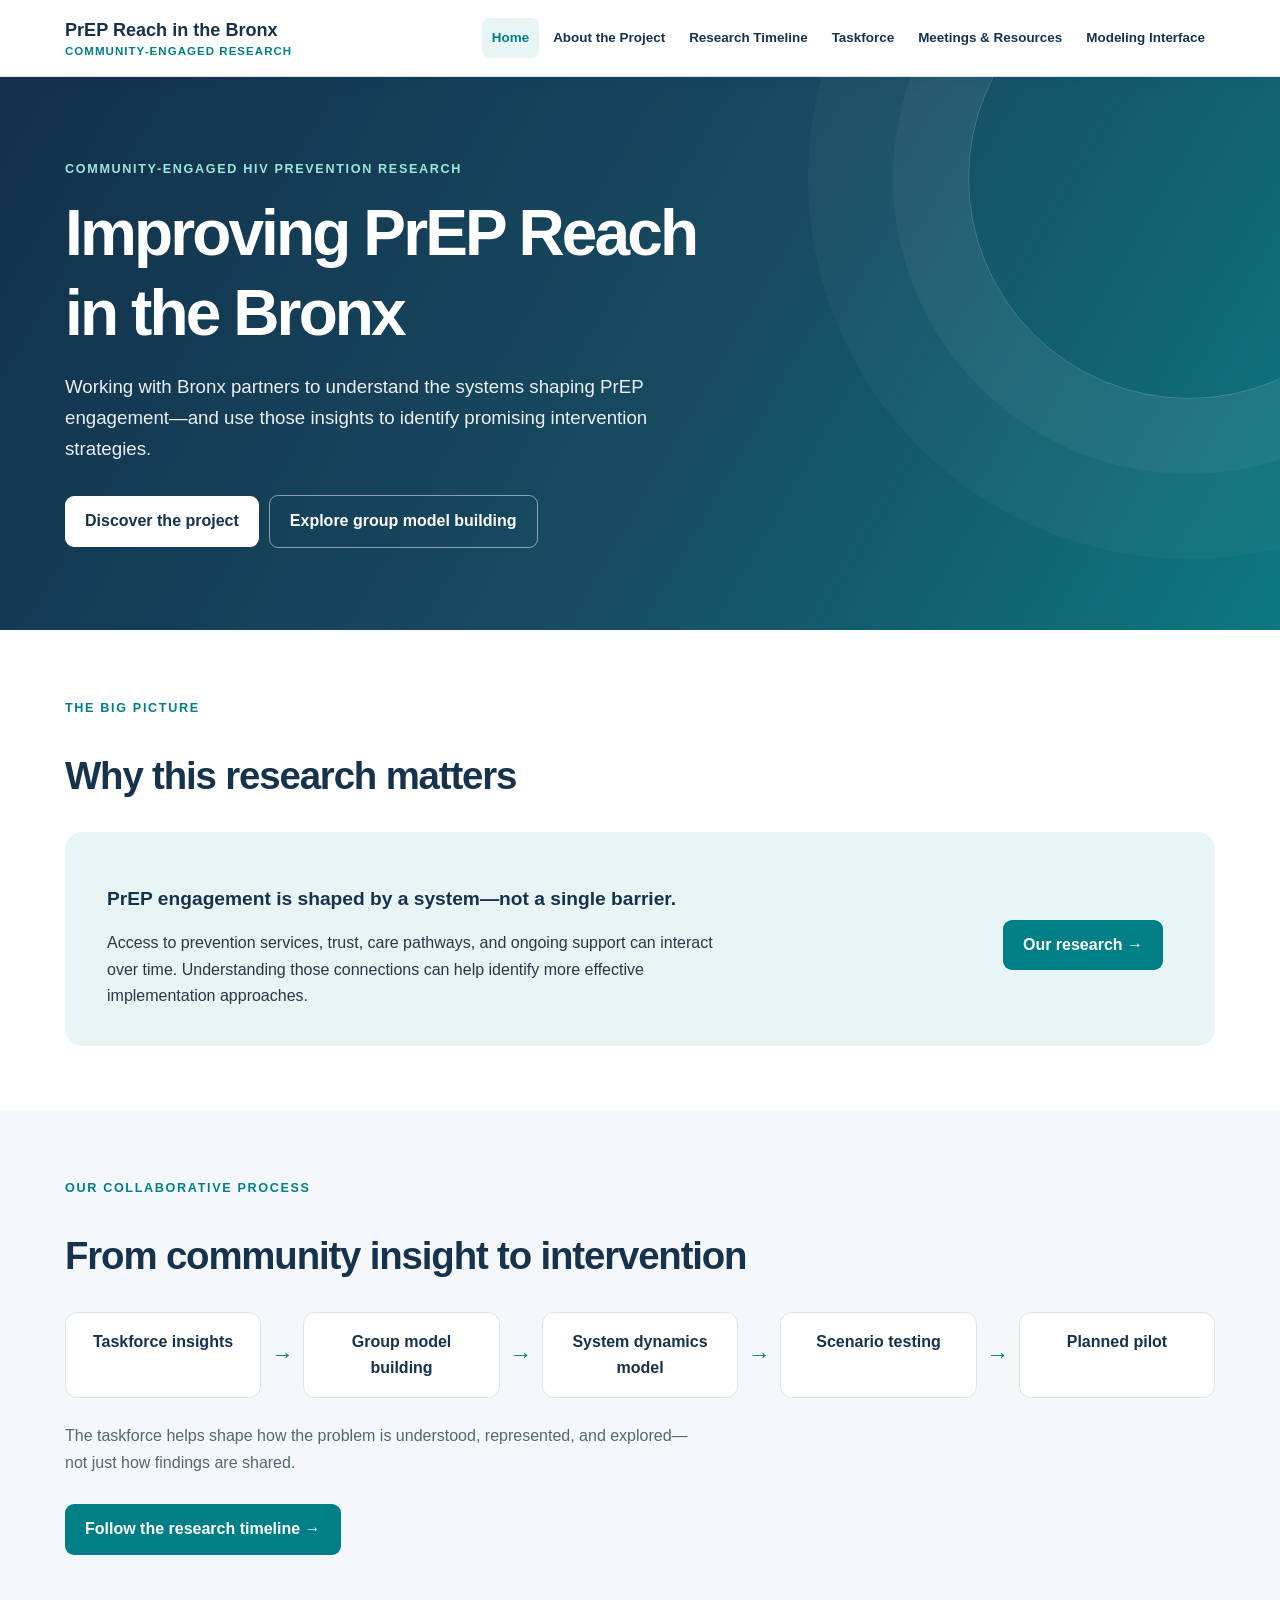
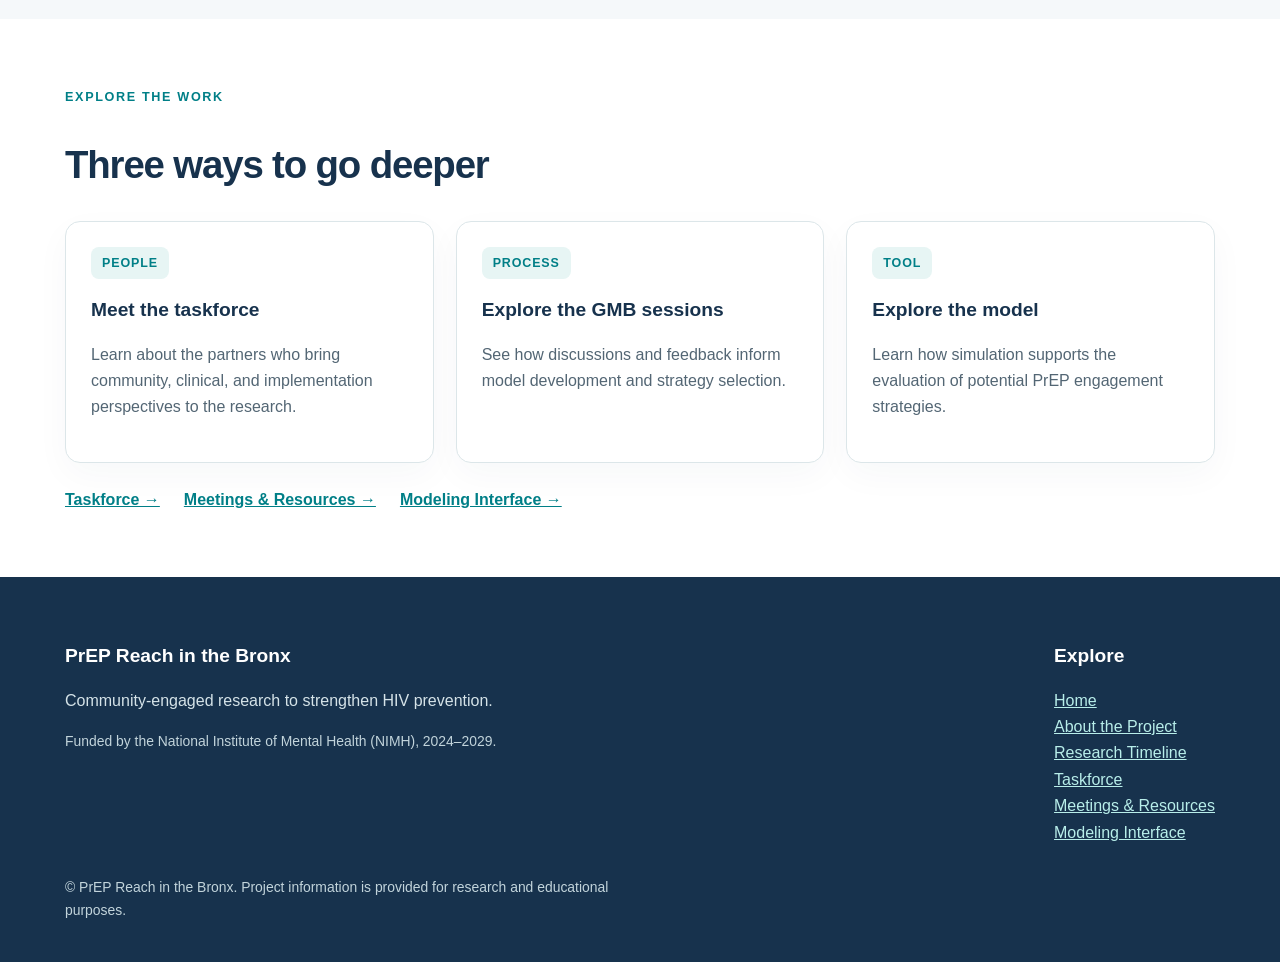
==== commit c80fe301: "Fix HTML encoding issues in index.html took off the arrow" ====
--- a/index.html
+++ b/index.html
@@ -1,3 +1,3 @@
 <!DOCTYPE html>
 
-<html lang="en"><head><meta charset="utf-8"/><meta content="width=device-width,initial-scale=1" name="viewport"/><meta content="PrEP Reach in the Bronx: community-engaged systems science to strengthen HIV prevention." name="description"/><title>Home | PrEP Reach in the Bronx</title><link href="style.css" rel="stylesheet"/></head><body><a class="skip" href="#main">Skip to content</a><header class="site-header"><div class="container header-inner"><a class="brand" href="index.html">PrEP Reach in the Bronx<span>Community-engaged research</span></a><button aria-controls="main-nav" aria-expanded="false" class="menu-toggle" type="button">☰ Menu</button><nav aria-label="Main navigation" class="nav" id="main-nav"><a aria-current="page" href="index.html">Home</a><a href="about.html">About the Project</a><a href="timeline.html">Research Timeline</a><a href="taskforce.html">Taskforce</a><a href="meetings.html">Meetings &amp; Resources</a><a href="modeling.html">Modeling Interface</a></nav></div></header><main id="main"><section class="hero"><div class="container"><span class="eyebrow">Community-engaged HIV prevention research</span><h1>Improving PrEP Reach<br/>in the Bronx</h1><p>Working with Bronx partners to understand the systems shaping PrEP engagement—and use those insights to identify promising intervention strategies.</p><a class="btn white" href="about.html">Discover the project →</a><a class="btn outline" href="meetings.html">Explore group model building</a></div></section><section class="section"><div class="container"><div class="section-head"><span class="eyebrow">The big picture</span><h2>Why this research matters</h2></div><div class="feature"><div><h3>PrEP engagement is shaped by a system—not a single barrier.</h3><p>Access to prevention services, trust, care pathways, and ongoing support can interact over time. Understanding those connections can help identify more effective implementation approaches.</p></div><a class="btn" href="about.html">Our research →</a></div></div></section><section class="section alt"><div class="container"><div class="section-head"><span class="eyebrow">Our collaborative process</span><h2>From community insight to intervention</h2></div><div class="pathway"><div>Taskforce insights</div><span>→</span><div>Group model building</div><span>→</span><div>System dynamics model</div><span>→</span><div>Scenario testing</div><span>→</span><div>Planned pilot</div></div><p class="muted">The taskforce helps shape how the problem is understood, represented, and explored—not just how findings are shared.</p><a class="btn" href="timeline.html">Follow the research timeline →</a></div></section><section class="section"><div class="container"><div class="section-head"><span class="eyebrow">Explore the work</span><h2>Three ways to go deeper</h2></div><div class="grid"><article class="card"><span class="num">PEOPLE</span><h3>Meet the taskforce</h3><p>Learn about the partners who bring community, clinical, and implementation perspectives to the research.</p></article><article class="card"><span class="num">PROCESS</span><h3>Explore the GMB sessions</h3><p>See how discussions and feedback inform model development and strategy selection.</p></article><article class="card"><span class="num">TOOL</span><h3>Explore the model</h3><p>Learn how simulation supports the evaluation of potential PrEP engagement strategies.</p></article></div><div class="quick-links"><a href="taskforce.html">Taskforce →</a><a href="meetings.html">Meetings &amp; Resources →</a><a href="modeling.html">Modeling Interface →</a></div></div></section></main><footer class="site-footer"><div class="container footer-inner"><div><h3>PrEP Reach in the Bronx</h3><p>Community-engaged research to strengthen HIV prevention.</p><p class="small">Funded by the National Institute of Mental Health (NIMH), 2024–2029.</p></div><div><h3>Explore</h3><p><a href="index.html">Home</a><br/><a href="about.html">About the Project</a><br/><a href="timeline.html">Research Timeline</a><br/><a href="taskforce.html">Taskforce</a><br/><a href="meetings.html">Meetings &amp; Resources</a><br/><a href="modeling.html">Modeling Interface</a></p></div></div><div class="container"><p class="small">© PrEP Reach in the Bronx. Project information is provided for research and educational purposes.</p></div></footer><script src="script.js"></script></body></html>
+<html lang="en"><head><meta charset="utf-8"/><meta content="width=device-width,initial-scale=1" name="viewport"/><meta content="PrEP Reach in the Bronx: community-engaged systems science to strengthen HIV prevention." name="description"/><title>Home | PrEP Reach in the Bronx</title><link href="style.css" rel="stylesheet"/></head><body><a class="skip" href="#main">Skip to content</a><header class="site-header"><div class="container header-inner"><a class="brand" href="index.html">PrEP Reach in the Bronx<span>Community-engaged research</span></a><button aria-controls="main-nav" aria-expanded="false" class="menu-toggle" type="button">☰ Menu</button><nav aria-label="Main navigation" class="nav" id="main-nav"><a aria-current="page" href="index.html">Home</a><a href="about.html">About the Project</a><a href="timeline.html">Research Timeline</a><a href="taskforce.html">Taskforce</a><a href="meetings.html">Meetings &amp; Resources</a><a href="modeling.html">Modeling Interface</a></nav></div></header><main id="main"><section class="hero"><div class="container"><span class="eyebrow">Community-engaged HIV prevention research</span><h1>Improving PrEP Reach<br/>in the Bronx</h1><p>Working with Bronx partners to understand the systems shaping PrEP engagement—and use those insights to identify promising intervention strategies.</p><a class="btn white" href="about.html">Discover the project </a><a class="btn outline" href="meetings.html">Explore group model building</a></div></section><section class="section"><div class="container"><div class="section-head"><span class="eyebrow">The big picture</span><h2>Why this research matters</h2></div><div class="feature"><div><h3>PrEP engagement is shaped by a system—not a single barrier.</h3><p>Access to prevention services, trust, care pathways, and ongoing support can interact over time. Understanding those connections can help identify more effective implementation approaches.</p></div><a class="btn" href="about.html">Our research →</a></div></div></section><section class="section alt"><div class="container"><div class="section-head"><span class="eyebrow">Our collaborative process</span><h2>From community insight to intervention</h2></div><div class="pathway"><div>Taskforce insights</div><span>→</span><div>Group model building</div><span>→</span><div>System dynamics model</div><span>→</span><div>Scenario testing</div><span>→</span><div>Planned pilot</div></div><p class="muted">The taskforce helps shape how the problem is understood, represented, and explored—not just how findings are shared.</p><a class="btn" href="timeline.html">Follow the research timeline →</a></div></section><section class="section"><div class="container"><div class="section-head"><span class="eyebrow">Explore the work</span><h2>Three ways to go deeper</h2></div><div class="grid"><article class="card"><span class="num">PEOPLE</span><h3>Meet the taskforce</h3><p>Learn about the partners who bring community, clinical, and implementation perspectives to the research.</p></article><article class="card"><span class="num">PROCESS</span><h3>Explore the GMB sessions</h3><p>See how discussions and feedback inform model development and strategy selection.</p></article><article class="card"><span class="num">TOOL</span><h3>Explore the model</h3><p>Learn how simulation supports the evaluation of potential PrEP engagement strategies.</p></article></div><div class="quick-links"><a href="taskforce.html">Taskforce →</a><a href="meetings.html">Meetings &amp; Resources →</a><a href="modeling.html">Modeling Interface →</a></div></div></section></main><footer class="site-footer"><div class="container footer-inner"><div><h3>PrEP Reach in the Bronx</h3><p>Community-engaged research to strengthen HIV prevention.</p><p class="small">Funded by the National Institute of Mental Health (NIMH), 2024–2029.</p></div><div><h3>Explore</h3><p><a href="index.html">Home</a><br/><a href="about.html">About the Project</a><br/><a href="timeline.html">Research Timeline</a><br/><a href="taskforce.html">Taskforce</a><br/><a href="meetings.html">Meetings &amp; Resources</a><br/><a href="modeling.html">Modeling Interface</a></p></div></div><div class="container"><p class="small">© PrEP Reach in the Bronx. Project information is provided for research and educational purposes.</p></div></footer><script src="script.js"></script></body></html>
